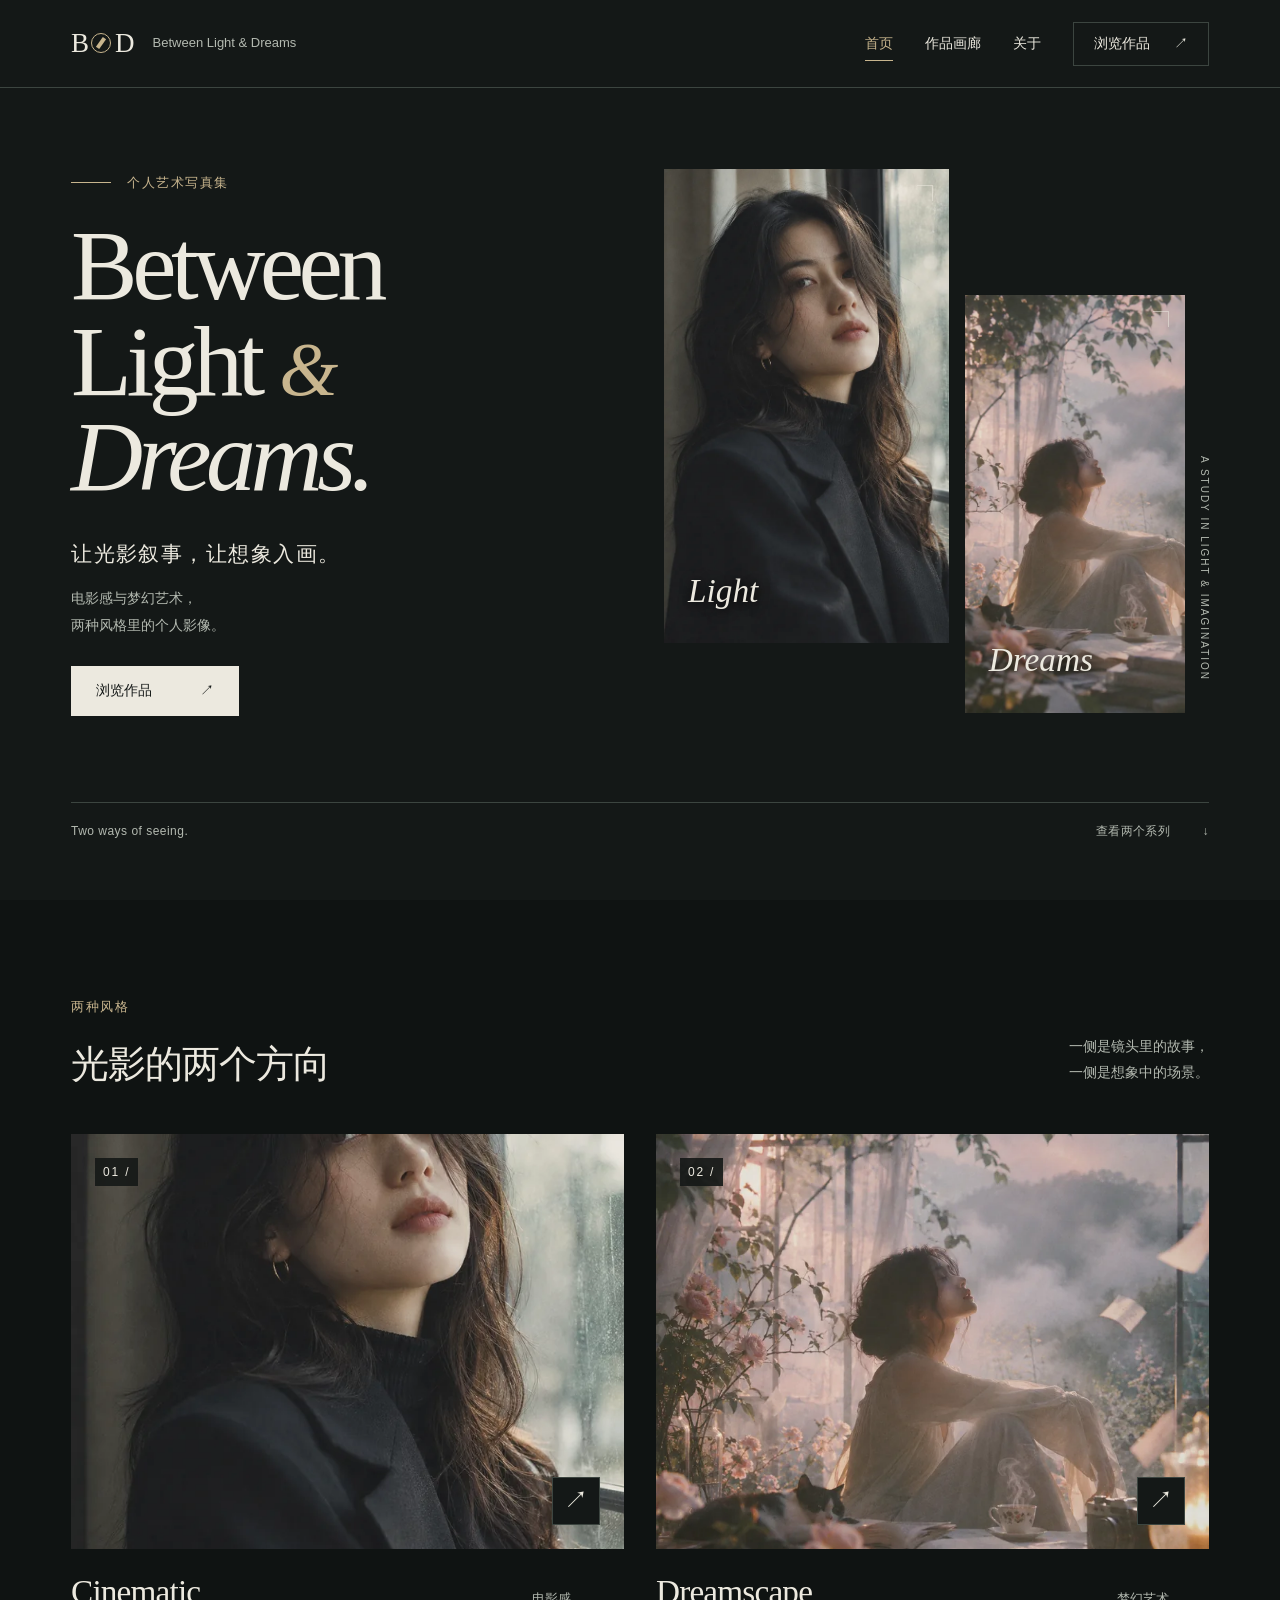
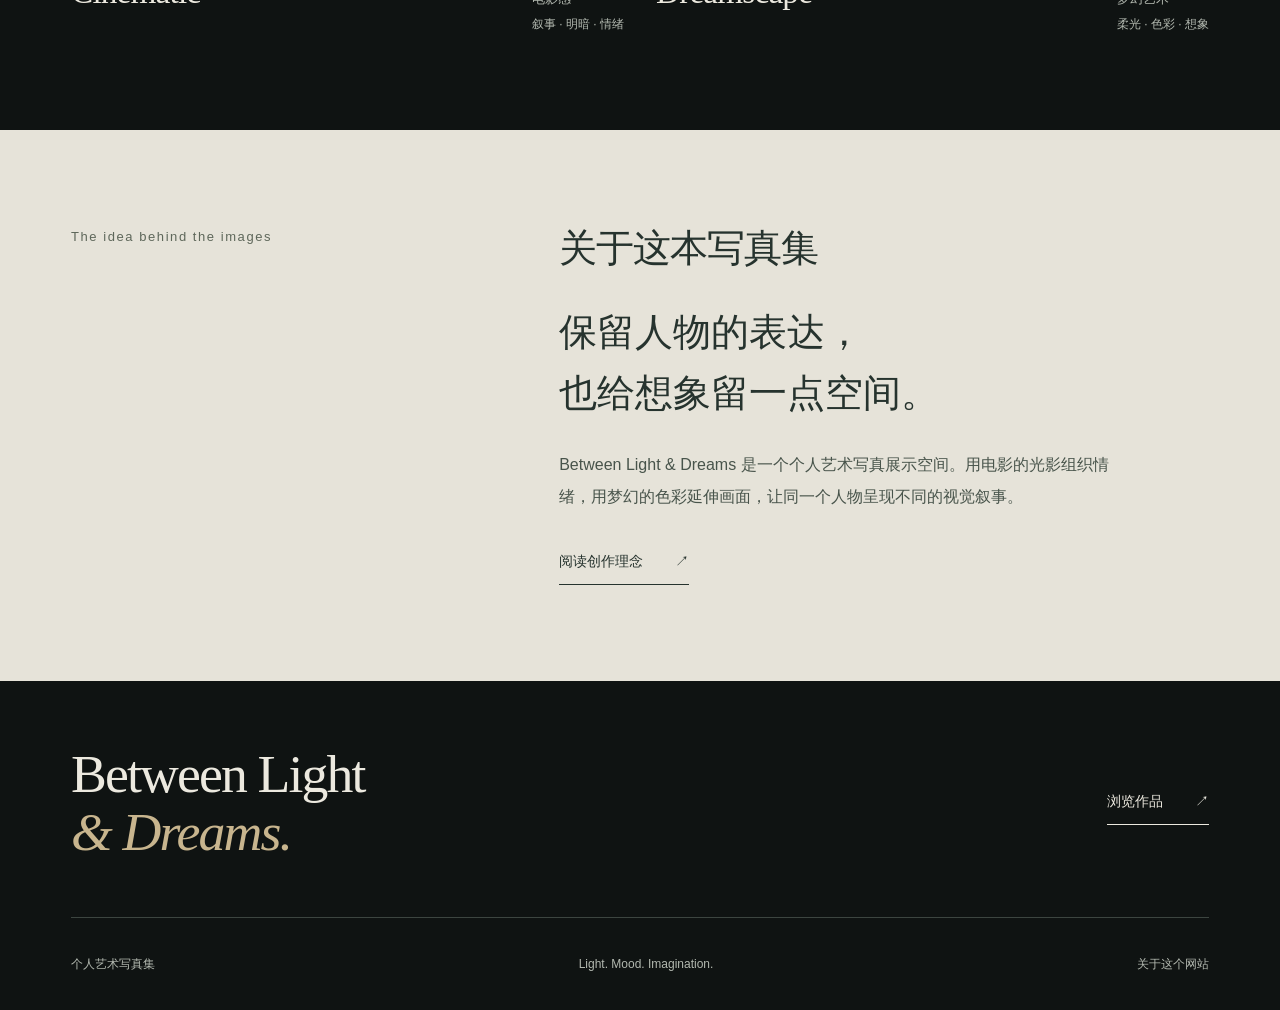
==== index.html @ 6b9c3166 "Publish Between Light & Dreams portrait gallery" ====
<!doctype html>
<html lang="zh-CN" data-type="service">
<head>
  <meta charset="utf-8"><meta name="viewport" content="width=device-width, initial-scale=1, viewport-fit=cover">
  <title>Between Light &amp; Dreams · 个人艺术写真</title>
  <meta name="description" content="个人艺术写真集，以电影感和梦幻艺术两种风格，记录人物在光影中的不同表达。">
  <meta name="theme-color" content="#141817"><meta name="page-type" content="service"><meta name="site-kind" content="other">
  <meta property="og:title" content="Between Light &amp; Dreams"><meta property="og:description" content="电影感与梦幻艺术 · 个人写真集"><meta property="og:type" content="website"><meta property="og:image" content="assets/share.svg"><meta name="twitter:card" content="summary_large_image">
  <link rel="icon" href="assets/favicon.svg" type="image/svg+xml"><link rel="stylesheet" href="assets/site.css"><script src="assets/app.js" defer></script>
</head>
<body data-page="home">
  <a class="skip-link" href="#main">跳至正文</a>
  <header class="site-header"><div class="wrap header-inner">
    <a class="brand" href="index.html" aria-label="Between Light and Dreams 首页">B<span class="brand-orbit" aria-hidden="true"></span>D<span class="brand-caption">Between Light &amp; Dreams</span></a>
    <button class="menu-toggle" type="button" aria-expanded="false" aria-controls="primary-nav">菜单 <span aria-hidden="true">＋</span></button>
    <nav id="primary-nav" aria-label="主导航"><a href="index.html" aria-current="page">首页</a><a href="gallery.html">作品画廊</a><a href="about.html">关于</a><a class="nav-cta" href="gallery.html">浏览作品 <span aria-hidden="true">↗</span></a></nav>
  </div></header>
  <main id="main">
    <section class="hero" aria-labelledby="hero-title">
      <div class="wrap hero-grid">
        <div class="hero-copy" data-enter>
          <p class="eyebrow"><span class="fine-line" aria-hidden="true"></span> 个人艺术写真集</p>
          <h1 id="hero-title" lang="en">Between <br>Light <em>&amp;</em><br><span class="word-dreams">Dreams.</span></h1>
          <p class="hero-lead">让光影叙事，让想象入画。</p>
          <p class="hero-description">电影感与梦幻艺术，<br>两种风格里的个人影像。</p>
          <a class="button button-primary" href="gallery.html">浏览作品 <span aria-hidden="true">↗</span></a>
        </div>
        <div class="hero-art" aria-label="光与梦的双联视觉" data-enter>
          <div class="art-frame frame-cinema" data-cover="cinematic"><div class="light-study light-cinema" aria-hidden="true"><span class="light-window"></span><span class="light-door"></span></div><span class="frame-label" lang="en">Light</span><span class="frame-corner" aria-hidden="true"></span></div>
          <div class="art-frame frame-dream" data-cover="dreamscape"><div class="light-study light-dream" aria-hidden="true"><span class="light-moon"></span><span class="light-horizon"></span></div><span class="frame-label" lang="en">Dreams</span><span class="frame-corner" aria-hidden="true"></span></div>
          <span class="art-axis" aria-hidden="true">A study in light &amp; imagination</span>
        </div>
        <div class="hero-foot"><span lang="en">Two ways of seeing.</span><a href="#collections">查看两个系列 <span aria-hidden="true">↓</span></a></div>
      </div>
    </section>
    <section class="collections section" id="collections" aria-labelledby="collections-title"><div class="wrap">
      <div class="section-heading"><div><p class="eyebrow">两种风格</p><h2 id="collections-title">光影的两个方向</h2></div><p>一侧是镜头里的故事，<br>一侧是想象中的场景。</p></div>
      <div class="collection-grid">
        <a class="collection-card cinema-card" href="gallery.html?style=cinematic"><div class="collection-visual" data-series-cover="cinematic"><div class="light-study light-cinema" aria-hidden="true"><span class="light-window"></span><span class="light-door"></span></div><span class="collection-number" aria-hidden="true">01 /</span><span class="collection-arrow" aria-hidden="true">↗</span></div><div class="collection-text"><h3 lang="en">Cinematic</h3><p>电影感 <span>叙事 · 明暗 · 情绪</span></p></div></a>
        <a class="collection-card dream-card" href="gallery.html?style=dreamscape"><div class="collection-visual" data-series-cover="dreamscape"><div class="light-study light-dream" aria-hidden="true"><span class="light-moon"></span><span class="light-horizon"></span></div><span class="collection-number" aria-hidden="true">02 /</span><span class="collection-arrow" aria-hidden="true">↗</span></div><div class="collection-text"><h3 lang="en">Dreamscape</h3><p>梦幻艺术 <span>柔光 · 色彩 · 想象</span></p></div></a>
      </div>
    </div></section>
    <section class="note-section section" aria-labelledby="note-title"><div class="wrap note-grid"><p class="eyebrow" lang="en">The idea behind the images</p><div><h2 id="note-title">关于这本写真集</h2><p class="note-lead">保留人物的表达，<br>也给想象留一点空间。</p><p class="body-copy">Between Light &amp; Dreams 是一个个人艺术写真展示空间。用电影的光影组织情绪，用梦幻的色彩延伸画面，让同一个人物呈现不同的视觉叙事。</p><a class="text-link" href="about.html">阅读创作理念 <span aria-hidden="true">↗</span></a></div></div></section>
  </main>
  <footer class="site-footer"><div class="wrap"><div class="footer-top"><p class="footer-title" lang="en">Between Light<br><em>&amp; Dreams.</em></p><a class="text-link" href="gallery.html">浏览作品 <span aria-hidden="true">↗</span></a></div><div class="footer-bottom"><span>个人艺术写真集</span><span lang="en">Light. Mood. Imagination.</span><a href="about.html">关于这个网站</a></div></div></footer>
</body></html>
---- assets/site.css ----
@charset "UTF-8";
:root{color-scheme:dark;--bg:#141817;--bg-deep:#0f1312;--surface:#1c2320;--ink:#ece9df;--muted:#b3b9b0;--accent:#c8b58e;--line:#3c4540;--gutter:clamp(24px,5.55vw,96px);--header:88px;--serif:Georgia,"Times New Roman","Noto Serif SC","Songti SC",SimSun,serif;--sans:"Segoe UI","PingFang SC","Microsoft YaHei",sans-serif;--ease:cubic-bezier(.2,.7,.2,1)}
*{box-sizing:border-box}html{scroll-padding-top:calc(var(--header) + 24px)}body{margin:0;background:var(--bg);color:var(--ink);font-family:var(--sans);font-size:16px;line-height:1.7;-webkit-font-smoothing:antialiased}body.modal-open{overflow:hidden}a{color:inherit;text-decoration:none}button{font:inherit;color:inherit;cursor:pointer}button,a{-webkit-tap-highlight-color:transparent}button{border-radius:0}button:disabled{cursor:default;opacity:.3}img{display:block;max-width:100%}h1,h2,h3,p,figure{margin:0}h1,h2,h3{font-weight:400;line-height:1.14}em{font-family:var(--serif);font-weight:400}button:focus-visible,a:focus-visible{outline:2px solid var(--accent);outline-offset:6px}::selection{background:var(--accent);color:var(--bg)}[hidden]{display:none!important}.wrap{width:calc(100% - 2*var(--gutter));max-width:1440px;margin-inline:auto}.skip-link{position:fixed;top:12px;left:var(--gutter);background:var(--ink);color:var(--bg);padding:12px 24px;transform:translateY(-200%);z-index:100}.skip-link:focus{transform:translateY(0)}
.site-header{height:var(--header);position:relative;z-index:20;background:var(--bg);border-bottom:1px solid var(--line)}.header-inner{display:flex;align-items:center;justify-content:space-between;height:100%;gap:24px}.brand{display:flex;align-items:center;font-family:var(--serif);font-size:27px;letter-spacing:-2px;min-height:44px;flex-shrink:0}.brand-orbit{display:block;width:20px;height:20px;border:1px solid var(--accent);border-radius:50%;margin:0 4px;position:relative}.brand-orbit::after{content:"";position:absolute;inset:3px 7px;background:var(--accent);transform:rotate(35deg)}.brand-caption{font:13px/1.4 var(--sans);letter-spacing:0;margin-left:20px;color:var(--muted)}#primary-nav{display:flex;align-items:center;gap:32px}#primary-nav a{display:flex;min-height:44px;align-items:center;position:relative;font-size:14px}#primary-nav a:not(.nav-cta)::after{content:"";height:1px;background:var(--accent);position:absolute;bottom:5px;left:0;right:0;transform:scaleX(0);transform-origin:left;transition:transform .25s var(--ease)}#primary-nav a:hover::after,#primary-nav a[aria-current]::after{transform:scaleX(1)}#primary-nav a[aria-current]{color:var(--accent)}#primary-nav .nav-cta{border:1px solid var(--line);padding:0 20px;gap:24px;transition:background .2s,color .2s,transform .2s}.nav-cta:hover{background:var(--ink);color:var(--bg);transform:translateY(-2px)}.menu-toggle{display:none;background:transparent;border:1px solid var(--line);min-height:44px;min-width:76px;padding:0 12px}.menu-toggle span{margin-left:8px}
.hero{min-height:calc(100svh - var(--header));position:relative;overflow:hidden}.hero-grid{display:grid;grid-template-columns:1fr 1fr;gap:48px;min-height:calc(100svh - var(--header));padding-top:clamp(48px,7vh,88px);padding-bottom:24px;align-items:center}.hero-copy{position:relative;z-index:2;padding-bottom:24px}.eyebrow{display:flex;align-items:center;gap:16px;font-size:13px;color:var(--accent);letter-spacing:.12em;margin-bottom:24px}.fine-line{width:40px;height:1px;background:var(--accent)}.hero h1{font-family:var(--serif);font-size:clamp(70px,7.8vw,130px);line-height:.96;letter-spacing:-.055em}.hero h1 em{color:var(--accent);font-size:.76em}.word-dreams{font-style:italic}.hero-lead{font-family:var(--serif);font-size:21px;letter-spacing:.07em;margin-top:32px}.hero-description{color:var(--muted);font-size:14px;margin-top:12px;line-height:1.9}.button{display:inline-flex;min-height:50px;align-items:center;justify-content:space-between;gap:48px;padding:12px 24px;font-size:14px;border:1px solid var(--line);transition:transform .25s var(--ease),background .25s,color .25s}.button:hover{transform:translateY(-2px)}.button:active{transform:translateY(1px)}.button-primary{background:var(--ink);color:var(--bg);border-color:var(--ink)}.button-primary:hover{background:var(--accent);border-color:var(--accent)}.button-secondary{background:transparent}.button-secondary:hover{background:var(--surface)}.hero .button{margin-top:28px}.hero-art{display:grid;grid-template-columns:1.1fr .85fr;gap:16px;position:relative;align-self:stretch;align-items:center;padding:0 24px 0 0;min-height:480px}.art-frame{position:relative;aspect-ratio:3/5;overflow:hidden;background:var(--surface)}.frame-cinema{margin-bottom:100px}.frame-dream{margin-top:96px;aspect-ratio:3/5.7}.frame-label{position:absolute;left:24px;bottom:24px;font-family:var(--serif);font-size:clamp(22px,2.6vw,42px);font-style:italic;text-shadow:0 2px 12px #000;z-index:2}.frame-corner{position:absolute;top:16px;right:16px;width:16px;height:16px;border-top:1px solid #ece9df88;border-right:1px solid #ece9df88;z-index:2}.art-axis{position:absolute;right:0;top:50%;writing-mode:vertical-rl;text-transform:uppercase;font:10px/1 var(--sans);letter-spacing:.2em;color:var(--muted)}.hero-foot{grid-column:1/-1;display:flex;align-items:center;justify-content:space-between;border-top:1px solid var(--line);min-height:56px;color:var(--muted);font-size:12px;letter-spacing:.04em}.hero-foot a{display:flex;align-items:center;gap:32px;min-height:44px}.hero-foot a:hover{color:var(--ink)}
/* Decorative light studies are backgrounds, never labelled as portrait artworks. */
.light-study{position:absolute;inset:0;overflow:hidden;pointer-events:none}.light-cinema{background:linear-gradient(125deg,#172323,#2e3832 44%,#111b19 46%,#182420)}.light-window{position:absolute;inset:-20% 30% -15% -30%;background:linear-gradient(90deg,transparent 5%,#d8be8555 18%,#e6d8ab88 42%,#81745144 57%,transparent 76%);transform:rotate(28deg);filter:blur(5px)}.light-door{position:absolute;inset:12% 18% 12% 40%;border-left:1px solid #b4bb9b66;border-right:1px solid #b4bb9b44;box-shadow:12px 0 44px #cad2aa22;background:linear-gradient(0deg,#111a18,#52645355)}.light-dream{background:radial-gradient(ellipse at 30% 32%,#bac7b166,transparent 55%),linear-gradient(150deg,#627e80,#344e56 42%,#273d49 65%,#19272d)}.light-moon{position:absolute;width:70%;aspect-ratio:1;border:1px solid #dfe3c155;border-radius:50%;left:16%;top:12%;background:radial-gradient(ellipse at 55% 45%,#ece4bf88,#bacbb222 52%,transparent 70%);box-shadow:0 0 80px #d0dab022;filter:blur(.5px)}.light-horizon{position:absolute;left:-40%;right:-40%;bottom:-16%;height:55%;border-radius:50%;background:linear-gradient(0deg,#192a30 30%,#a9c3be44 96%);filter:blur(10px);transform:rotate(-12deg)}.cover-photo{position:absolute;inset:0;width:100%;height:100%;object-fit:cover}.hero-art .cover-photo{transition:transform .6s var(--ease)}.hero-art:hover .cover-photo{transform:scale(1.025)}
.section{padding-block:96px}.collections{background:var(--bg-deep)}.section-heading{display:flex;justify-content:space-between;align-items:flex-end;gap:32px;margin-bottom:48px}.section-heading h2,.note-grid h2,.about-styles h2{font-size:clamp(28px,3vw,42px);letter-spacing:-.025em}.section-heading>p{font-size:14px;color:var(--muted);line-height:1.9}.collection-grid{display:grid;grid-template-columns:1fr 1fr;gap:32px}.collection-card{display:block;transition:transform .35s var(--ease)}.collection-card:hover{transform:translateY(-2px)}.collection-visual{position:relative;aspect-ratio:4/3;overflow:hidden;background:var(--surface)}.collection-visual .light-study,.collection-visual .cover-photo{transition:transform .6s var(--ease)}.collection-card:hover .light-study,.collection-card:hover .cover-photo{transform:scale(1.03)}.collection-number{position:absolute;top:24px;left:24px;font-size:12px;letter-spacing:.15em;text-shadow:0 2px 10px #000;z-index:2}.collection-arrow{display:flex;align-items:center;justify-content:center;position:absolute;bottom:24px;right:24px;width:48px;height:48px;background:var(--bg);border:1px solid var(--line);font-size:24px;z-index:2;transition:transform .2s}.collection-card:hover .collection-arrow{transform:translate(2px,-2px)}.collection-text{padding-top:24px;display:flex;justify-content:space-between;align-items:baseline;gap:16px}.collection-text h3{font-family:var(--serif);font-size:clamp(28px,3vw,44px);letter-spacing:-.025em}.collection-text p{color:var(--muted);font-size:13px}.collection-text p span{display:block;font-size:12px;margin-top:4px}.note-section{background:#e6e3d9;color:#26332e}.note-grid{display:grid;grid-template-columns:1fr 1.5fr;gap:64px}.note-grid>.eyebrow{color:#5e675a;align-self:start}.note-lead{font-family:var(--serif);font-size:clamp(28px,3vw,44px);line-height:1.6;margin-top:32px}.body-copy{font-size:16px;line-height:2;max-width:550px;margin-top:24px;color:#48544b}.text-link{display:inline-flex;align-items:center;gap:32px;min-height:44px;border:0;border-bottom:1px solid currentColor;background:transparent;font-size:14px;padding:8px 0;transition:gap .25s var(--ease),color .25s}.text-link:hover{gap:42px}.note-grid .text-link{margin-top:28px}.site-footer{padding-top:64px;background:var(--bg-deep)}.footer-top{display:flex;align-items:center;justify-content:space-between;gap:32px;padding-bottom:56px}.footer-title{font-family:var(--serif);font-size:clamp(32px,4.2vw,64px);line-height:1.08;letter-spacing:-.035em}.footer-title em{color:var(--accent)}.footer-bottom{display:flex;align-items:center;justify-content:space-between;gap:24px;border-top:1px solid var(--line);padding:24px 0;color:var(--muted);font-size:12px;flex-wrap:wrap}.footer-bottom a{display:flex;align-items:center;min-height:44px}.footer-bottom a:hover{color:var(--ink)}.footer-compact{padding-top:0}
.gallery-main{min-height:calc(100svh - var(--header) - 94px)}.gallery-section{padding-block:64px 96px}.gallery-intro h1{font-family:var(--serif);font-size:clamp(52px,6.2vw,90px);letter-spacing:-.045em;line-height:1.1}.gallery-intro h1 em{color:var(--accent)}.gallery-intro>p:last-child{color:var(--muted);font-size:14px;margin-top:20px}.gallery-toolbar{display:flex;align-items:center;justify-content:space-between;gap:24px;margin-top:56px;padding-bottom:20px;border-bottom:1px solid var(--line)}.filters{display:flex;gap:8px;flex-wrap:wrap}.filters button{padding:10px 20px;min-height:44px;border:1px solid transparent;background:transparent;color:var(--muted);font-size:14px;transition:background .2s,color .2s,transform .2s}.filters button:hover{color:var(--ink);background:var(--surface);transform:translateY(-2px)}.filters button[aria-pressed=true]{border-color:var(--accent);color:var(--ink)}#gallery-count{font-size:13px;color:var(--muted);white-space:nowrap}.gallery-grid{display:grid;grid-template-columns:repeat(3,minmax(0,1fr));gap:40px 24px;margin-top:32px}.work-card{margin:0;min-width:0}.work-open{display:block;width:100%;padding:0;border:none;background:transparent;text-align:left;transition:transform .25s var(--ease)}.work-open:hover{transform:translateY(-2px)}.work-image-wrap{display:block;position:relative;aspect-ratio:3/4;background:var(--surface);overflow:hidden}.work-image{width:100%;height:100%;object-fit:cover;transition:transform .5s var(--ease)}.work-open:hover .work-image{transform:scale(1.03)}.work-open .work-expand{position:absolute;bottom:16px;right:16px;display:grid;place-items:center;background:var(--bg);width:44px;height:44px;font-size:22px}.work-image-failed{display:grid;place-items:center;position:absolute;inset:0;padding:24px;color:var(--muted);font-size:14px}.work-details{display:flex;justify-content:space-between;align-items:baseline;gap:16px;padding-top:16px}.work-title{font-size:16px;font-family:var(--sans);line-height:1.5;overflow-wrap:anywhere}.work-style{font-size:12px;color:var(--muted);flex-shrink:0}.gallery-empty{padding:48px 0 24px;text-align:center;min-height:240px}.gallery-empty h2{font-size:24px;margin-top:16px}.gallery-empty p{font-size:14px;color:var(--muted);margin-top:12px}.gallery-empty .text-link,.gallery-empty .button{margin-top:20px}.empty-symbol{font-size:52px;color:var(--accent);font-family:var(--serif);line-height:1}
.lightbox{width:100vw;max-width:none;height:100dvh;max-height:none;margin:0;padding:0;border:0;background:#101412fa;color:var(--ink);overflow:auto}.lightbox::backdrop{background:#0f1312f5}.lightbox-layout{min-height:100%;display:grid;grid-template-rows:auto minmax(120px,1fr) auto;padding:16px 32px;gap:8px}.lightbox-top{display:flex;justify-content:space-between;align-items:center;gap:16px;font-size:13px;color:var(--muted)}.icon-button{display:inline-flex;align-items:center;justify-content:center;min-width:48px;min-height:48px;background:transparent;border:1px solid var(--line);font-size:24px;flex-shrink:0;transition:background .2s,transform .2s}.icon-button:hover:not(:disabled){background:var(--surface);transform:translateY(-2px)}.lightbox-stage{display:grid;grid-template-columns:48px minmax(0,1fr) 48px;align-items:center;gap:24px;min-height:0}.lightbox-image-wrap{height:calc(100dvh - 200px);min-height:120px;position:relative;display:flex;align-items:center;justify-content:center;touch-action:pan-y}.lightbox-image-wrap img{max-width:100%;max-height:100%;width:auto;height:auto;object-fit:contain}.lightbox-image-wrap>p{max-width:320px;text-align:center;color:var(--muted);font-size:14px}.lightbox-bottom{display:flex;align-items:center;justify-content:space-between;gap:24px;padding:16px 72px}.lightbox-bottom h2{font-family:var(--serif);font-size:24px;overflow-wrap:anywhere}.lightbox-bottom p{font-size:12px;color:var(--muted);margin-top:4px}#lightbox-help{text-align:right}.touch-help{display:none}
.about-intro{padding-top:64px}.about-heading h1{font-family:var(--serif);font-size:clamp(52px,6.7vw,96px);letter-spacing:-.045em;line-height:1.05}.about-heading h1 em{color:var(--accent)}.about-tagline{font-size:16px;color:var(--muted);margin-top:24px}.about-body{display:grid;grid-template-columns:1fr 1fr;gap:clamp(32px,7vw,112px);margin-top:64px;align-items:center}.about-art{position:relative;aspect-ratio:5/4;overflow:hidden}.about-art-mark{position:absolute;left:32px;bottom:24px;font-family:var(--serif);font-size:48px;color:var(--ink);text-shadow:0 2px 12px #000}.about-story h2{font-family:var(--serif);font-size:32px;letter-spacing:-.025em}.about-story p{font-size:16px;line-height:2;color:var(--muted);margin-top:24px}.about-story .text-link{margin-top:24px}.about-styles{background:var(--bg-deep)}.style-rows{margin-top:48px}.style-rows article{display:grid;grid-template-columns:40px 1fr 1.4fr 48px;gap:32px;align-items:center;border-top:1px solid var(--line);padding:32px 0}.row-index{color:var(--accent);font-size:13px;align-self:start;padding-top:8px}.style-rows h3{font-family:var(--serif);font-size:36px}.style-rows article p{font-size:14px;color:var(--muted);line-height:1.9}.style-rows h3+p{margin-top:8px}.style-rows article>p{max-width:450px}
/* Entrance never hides text when scripting or animation is unavailable. */
@keyframes enter{from{opacity:.3;transform:translateY(16px)}to{opacity:1;transform:translateY(0)}}[data-enter]{animation:enter .9s var(--ease) both}.hero-art[data-enter]{animation-delay:.12s}
@media(min-width:1800px){.hero-grid{min-height:850px}.hero{min-height:850px}}
@media(max-width:1100px){.brand-caption{display:none}.hero-grid{gap:32px}.hero-art{min-height:400px}.collection-text{display:block}.collection-text p{margin-top:12px}.collection-text p span{display:inline;margin-left:16px}.lightbox-bottom{padding-inline:0}}
@media(max-width:800px){:root{--header:72px;--gutter:32px}#primary-nav{gap:24px}.hero-grid{grid-template-columns:1fr;gap:24px;padding-top:48px}.hero-copy{padding:0}.hero h1{font-size:clamp(72px,12vw,100px)}.hero h1 br:first-of-type{display:none}.hero-lead{margin-top:24px}.hero-description{display:none}.hero-art{min-height:0;height:360px;grid-template-columns:1fr 1fr;padding-right:24px;gap:16px}.art-frame{aspect-ratio:auto;height:100%;margin:0}.frame-cinema{height:90%;align-self:start}.frame-dream{height:90%;align-self:end}.art-axis{font-size:9px}.hero-foot{margin-top:8px}.section{padding-block:64px}.note-grid{grid-template-columns:1fr;gap:24px}.note-grid>.eyebrow{margin-bottom:0}.section-heading{align-items:flex-start}.section-heading>p{font-size:13px}.collection-grid{gap:24px}.collection-visual{aspect-ratio:3/4}.gallery-grid{grid-template-columns:repeat(2,minmax(0,1fr))}.about-body{gap:32px;align-items:start}.about-story h2{font-size:26px}.about-story p{font-size:14px;margin-top:16px}.style-rows article{grid-template-columns:24px 1fr 1.2fr 48px;gap:20px}.style-rows h3{font-size:30px}}
@media(max-width:600px){:root{--gutter:24px;--header:72px}.header-inner{gap:12px}.brand{font-size:26px}.brand-caption{display:block;font-size:10px;margin-left:12px;max-width:90px;line-height:1.4}.menu-toggle{display:block;font-size:13px}.site-header{position:relative}#primary-nav{display:none;position:absolute;left:0;right:0;top:100%;background:var(--bg-deep);padding:24px var(--gutter);border-bottom:1px solid var(--line);flex-direction:column;align-items:stretch;gap:8px;box-shadow:0 16px 32px #0004}#primary-nav[data-open=true]{display:flex}#primary-nav a{min-height:52px;font-size:16px}#primary-nav a:not(.nav-cta)::after{right:auto;width:32px}.nav-cta{margin-top:12px;justify-content:space-between}.hero-grid{padding-top:32px;gap:24px;min-height:calc(100svh - var(--header));align-content:start}.eyebrow{font-size:11px;margin-bottom:24px}.fine-line{width:24px}.hero h1{font-size:clamp(59px,14.8vw,85px);line-height:1;letter-spacing:-.045em}.hero h1 br:first-of-type{display:block}.hero-lead{font-size:16px;margin-top:24px;letter-spacing:.03em}.hero .button{margin-top:24px;width:100%}.hero-art{height:240px;gap:12px;padding-right:20px}.frame-label{font-size:28px;left:16px;bottom:16px}.frame-corner{top:12px;right:12px;width:12px;height:12px}.art-axis{font-size:8px;letter-spacing:.14em}.hero-foot{font-size:10px;gap:16px;min-height:48px}.hero-foot a{gap:12px}.section{padding-block:56px}.section-heading{display:block;margin-bottom:32px}.section-heading>p{margin-top:20px}.collection-grid{grid-template-columns:1fr;gap:40px}.collection-visual{aspect-ratio:4/3}.collection-text{display:flex}.collection-text h3{font-size:34px}.collection-text p{margin-top:0;font-size:12px}.collection-text p span{display:block;margin-left:0;font-size:10px}.collection-number{top:20px;left:20px}.collection-arrow{bottom:20px;right:20px}.note-grid{gap:24px}.note-lead{font-size:30px;margin-top:24px}.body-copy{font-size:14px}.footer-top{display:block;padding-bottom:32px}.footer-top .text-link{margin-top:24px}.site-footer{padding-top:48px}.footer-bottom{gap:8px 24px;display:grid;grid-template-columns:1fr auto;font-size:11px;padding:20px 0}.footer-bottom span[lang=en]{display:none}.footer-bottom>a:last-child{justify-self:end}.footer-compact{padding-top:0}.footer-compact .footer-bottom>span{grid-column:1;grid-row:2}.footer-compact .footer-bottom>a:last-child{grid-column:2;grid-row:1/3}.gallery-section{padding-block:40px 56px}.gallery-intro h1{font-size:clamp(45px,11vw,62px)}.gallery-intro>p:last-child{font-size:13px;max-width:260px;line-height:1.9}.gallery-toolbar{display:block;margin-top:32px;padding-bottom:16px}.filters{gap:8px;justify-content:space-between}.filters button{padding:10px 12px;font-size:13px}#gallery-count{margin-top:16px;font-size:12px}.gallery-grid{grid-template-columns:1fr;gap:32px;margin-top:24px}.work-image-wrap{aspect-ratio:4/5}.gallery-empty{padding-top:32px;min-height:260px}.gallery-empty h2{font-size:22px}.lightbox-layout{padding:12px 16px;gap:12px}.lightbox-stage{grid-template-columns:1fr 1fr;gap:16px}.lightbox-image-wrap{grid-column:1/-1;grid-row:1;height:calc(100dvh - 256px);min-height:120px}.lightbox-prev{grid-column:1;grid-row:2}.lightbox-next{grid-column:2;grid-row:2;justify-self:end}.lightbox-bottom{padding:0 0 12px;align-items:flex-start;gap:12px}.lightbox-bottom h2{font-size:20px}.lightbox-bottom p{font-size:11px}.touch-help{display:inline}#lightbox-help{flex-shrink:0}.about-intro{padding-top:40px}.about-heading h1{font-size:clamp(48px,11.9vw,68px)}.about-tagline{font-size:13px;line-height:1.9}.about-body{grid-template-columns:1fr;margin-top:40px;gap:32px}.about-art{aspect-ratio:4/3}.about-story h2{font-size:28px}.about-story p{font-size:14px}.style-rows{margin-top:32px}.style-rows article{grid-template-columns:24px 1fr 48px;gap:16px;padding-block:24px}.style-rows article>p{grid-column:2;grid-row:2;font-size:13px}.style-rows article>.icon-button{grid-column:3;grid-row:1}.style-rows h3{font-size:32px}.row-index{font-size:12px}.style-rows h3+p{font-size:12px}}
@media(max-width:359px){:root{--gutter:20px}.brand-caption{display:none}.filters button{padding:10px;font-size:12px}.hero-lead{font-size:14px}.hero-art{height:200px}.hero-foot>span{font-size:9px}.collection-text{display:block}.collection-text p{margin-top:12px}.collection-text p span{display:inline;margin-left:12px}.lightbox-bottom{flex-direction:column}#lightbox-help{text-align:left}.lightbox-image-wrap{height:calc(100dvh - 290px)}}
.note-section a:focus-visible{outline-color:#374b3b}
@media(min-width:801px){.hero-grid{row-gap:24px}.note-grid{grid-template-columns:5fr 7fr;gap:24px}}
.collection-text h3{font-size:clamp(28px,2.6vw,38px)}
.collection-number{background:#141817e6;padding:4px 8px;text-shadow:none}
@media(max-width:600px){.brand-caption,.art-axis{display:none}.section-heading h2,.note-grid h2,.about-styles h2{font-size:34px}.collection-text h3{font-size:32px}.collection-text p span{font-size:12px}.hero-foot{font-size:12px}.hero-foot>span{font-size:11px}}
@media(prefers-reduced-motion:reduce){*,*::before,*::after{animation:none!important;transition:none!important;scroll-behavior:auto!important}.hero-art:hover .cover-photo,.collection-card:hover .light-study,.collection-card:hover .cover-photo,.work-open:hover .work-image{transform:none}}
@media(prefers-reduced-transparency:reduce){.lightbox{background:var(--bg)}}
@media print{.site-header,.site-footer,.filters,.lightbox,.button{display:none!important}body{background:white;color:black}.section,.gallery-section{padding-block:24px}.hero{min-height:auto}.hero-grid{min-height:auto}.hero-art{height:400px}.gallery-grid{grid-template-columns:repeat(2,1fr)}}
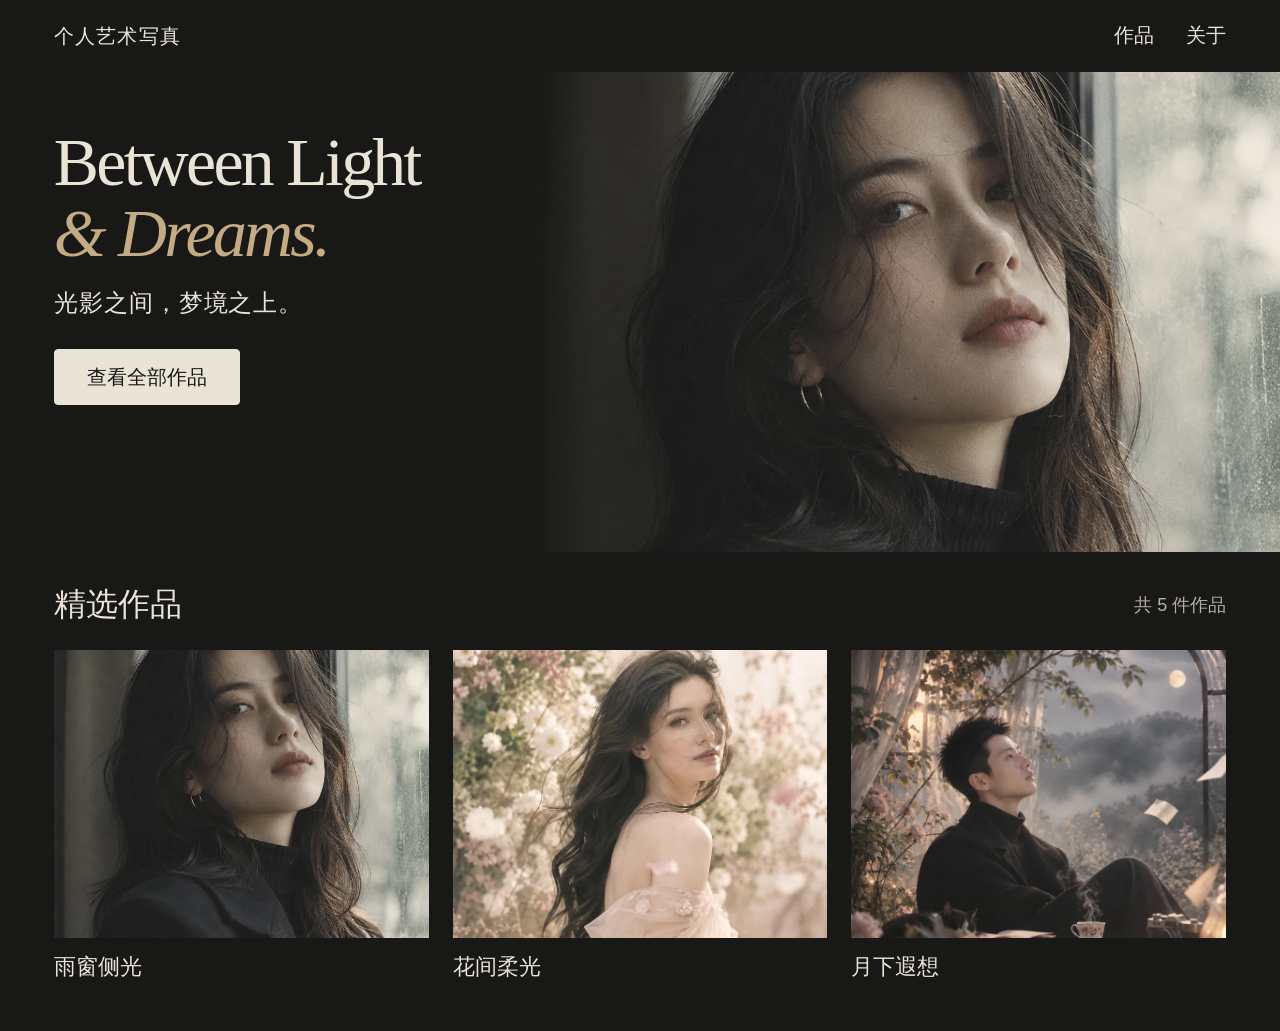
==== commit 8c905f51: "Refine portrait site with readable editorial layout" ====
--- a/index.html
+++ b/index.html
@@ -4,43 +4,20 @@
   <meta charset="utf-8"><meta name="viewport" content="width=device-width, initial-scale=1, viewport-fit=cover">
   <title>Between Light &amp; Dreams · 个人艺术写真</title>
   <meta name="description" content="个人艺术写真集，以电影感和梦幻艺术两种风格，记录人物在光影中的不同表达。">
-  <meta name="theme-color" content="#141817"><meta name="page-type" content="service"><meta name="site-kind" content="other">
+  <meta name="theme-color" content="#181817"><meta name="page-type" content="service"><meta name="site-kind" content="other">
   <meta property="og:title" content="Between Light &amp; Dreams"><meta property="og:description" content="电影感与梦幻艺术 · 个人写真集"><meta property="og:type" content="website"><meta property="og:image" content="assets/share.svg"><meta name="twitter:card" content="summary_large_image">
   <link rel="icon" href="assets/favicon.svg" type="image/svg+xml"><link rel="stylesheet" href="assets/site.css"><script src="assets/app.js" defer></script>
 </head>
-<body data-page="home">
-  <a class="skip-link" href="#main">跳至正文</a>
-  <header class="site-header"><div class="wrap header-inner">
-    <a class="brand" href="index.html" aria-label="Between Light and Dreams 首页">B<span class="brand-orbit" aria-hidden="true"></span>D<span class="brand-caption">Between Light &amp; Dreams</span></a>
-    <button class="menu-toggle" type="button" aria-expanded="false" aria-controls="primary-nav">菜单 <span aria-hidden="true">＋</span></button>
-    <nav id="primary-nav" aria-label="主导航"><a href="index.html" aria-current="page">首页</a><a href="gallery.html">作品画廊</a><a href="about.html">关于</a><a class="nav-cta" href="gallery.html">浏览作品 <span aria-hidden="true">↗</span></a></nav>
-  </div></header>
-  <main id="main">
-    <section class="hero" aria-labelledby="hero-title">
-      <div class="wrap hero-grid">
-        <div class="hero-copy" data-enter>
-          <p class="eyebrow"><span class="fine-line" aria-hidden="true"></span> 个人艺术写真集</p>
-          <h1 id="hero-title" lang="en">Between <br>Light <em>&amp;</em><br><span class="word-dreams">Dreams.</span></h1>
-          <p class="hero-lead">让光影叙事，让想象入画。</p>
-          <p class="hero-description">电影感与梦幻艺术，<br>两种风格里的个人影像。</p>
-          <a class="button button-primary" href="gallery.html">浏览作品 <span aria-hidden="true">↗</span></a>
-        </div>
-        <div class="hero-art" aria-label="光与梦的双联视觉" data-enter>
-          <div class="art-frame frame-cinema" data-cover="cinematic"><div class="light-study light-cinema" aria-hidden="true"><span class="light-window"></span><span class="light-door"></span></div><span class="frame-label" lang="en">Light</span><span class="frame-corner" aria-hidden="true"></span></div>
-          <div class="art-frame frame-dream" data-cover="dreamscape"><div class="light-study light-dream" aria-hidden="true"><span class="light-moon"></span><span class="light-horizon"></span></div><span class="frame-label" lang="en">Dreams</span><span class="frame-corner" aria-hidden="true"></span></div>
-          <span class="art-axis" aria-hidden="true">A study in light &amp; imagination</span>
-        </div>
-        <div class="hero-foot"><span lang="en">Two ways of seeing.</span><a href="#collections">查看两个系列 <span aria-hidden="true">↓</span></a></div>
-      </div>
-    </section>
-    <section class="collections section" id="collections" aria-labelledby="collections-title"><div class="wrap">
-      <div class="section-heading"><div><p class="eyebrow">两种风格</p><h2 id="collections-title">光影的两个方向</h2></div><p>一侧是镜头里的故事，<br>一侧是想象中的场景。</p></div>
-      <div class="collection-grid">
-        <a class="collection-card cinema-card" href="gallery.html?style=cinematic"><div class="collection-visual" data-series-cover="cinematic"><div class="light-study light-cinema" aria-hidden="true"><span class="light-window"></span><span class="light-door"></span></div><span class="collection-number" aria-hidden="true">01 /</span><span class="collection-arrow" aria-hidden="true">↗</span></div><div class="collection-text"><h3 lang="en">Cinematic</h3><p>电影感 <span>叙事 · 明暗 · 情绪</span></p></div></a>
-        <a class="collection-card dream-card" href="gallery.html?style=dreamscape"><div class="collection-visual" data-series-cover="dreamscape"><div class="light-study light-dream" aria-hidden="true"><span class="light-moon"></span><span class="light-horizon"></span></div><span class="collection-number" aria-hidden="true">02 /</span><span class="collection-arrow" aria-hidden="true">↗</span></div><div class="collection-text"><h3 lang="en">Dreamscape</h3><p>梦幻艺术 <span>柔光 · 色彩 · 想象</span></p></div></a>
-      </div>
-    </div></section>
-    <section class="note-section section" aria-labelledby="note-title"><div class="wrap note-grid"><p class="eyebrow" lang="en">The idea behind the images</p><div><h2 id="note-title">关于这本写真集</h2><p class="note-lead">保留人物的表达，<br>也给想象留一点空间。</p><p class="body-copy">Between Light &amp; Dreams 是一个个人艺术写真展示空间。用电影的光影组织情绪，用梦幻的色彩延伸画面，让同一个人物呈现不同的视觉叙事。</p><a class="text-link" href="about.html">阅读创作理念 <span aria-hidden="true">↗</span></a></div></div></section>
-  </main>
-  <footer class="site-footer"><div class="wrap"><div class="footer-top"><p class="footer-title" lang="en">Between Light<br><em>&amp; Dreams.</em></p><a class="text-link" href="gallery.html">浏览作品 <span aria-hidden="true">↗</span></a></div><div class="footer-bottom"><span>个人艺术写真集</span><span lang="en">Light. Mood. Imagination.</span><a href="about.html">关于这个网站</a></div></div></footer>
-</body></html>
+<body data-page="home"><a class="skip-link" href="#main">跳至正文</a>
+<header class="site-header"><div class="wrap header-inner">
+<a class="brand" href="index.html" aria-label="个人艺术写真首页">个人艺术写真</a>
+<button class="menu-toggle" type="button" aria-expanded="false" aria-controls="primary-nav">菜单 <span aria-hidden="true">＋</span></button>
+<nav id="primary-nav" aria-label="主导航"><a href="gallery.html">作品</a><a href="about.html">关于</a></nav>
+</div></header>
+<main id="main">
+<section class="editorial-hero" aria-labelledby="hero-title">
+<img class="hero-photo" src="assets/portraits/01-rain-window-portrait.webp" alt="雨窗旁的黑衣人物艺术写真" width="1046" height="1504" fetchpriority="high" decoding="async">
+<div class="wrap"><div class="hero-copy"><h1 id="hero-title" lang="en">Between Light<br><em>&amp; Dreams.</em></h1><p class="hero-lead">光影之间，梦境之上。</p><a class="button button-primary" href="gallery.html">查看全部作品</a></div></div>
+</section>
+<section class="selected-section" aria-labelledby="selected-heading"><div class="wrap"><div class="selected-heading"><h2 id="selected-heading">精选作品</h2><p id="selected-count">共 5 件作品</p></div><div class="selected-grid"><article class="selected-work"><a href="gallery.html?work=01-rain-window-portrait" aria-label="查看作品：雨窗侧光人像"><div class="selected-photo"><img src="assets/portraits/01-rain-window-portrait-thumb.webp" alt="黑衣人物靠在雨窗旁，侧光照亮面部，背景为灰绿色窗景。" width="1046" height="1504" decoding="async"></div><h3>雨窗侧光</h3></a></article><article class="selected-work"><a href="gallery.html?work=02-pink-blossom-portrait" aria-label="查看作品：粉色花海人像"><div class="selected-photo"><img src="assets/portraits/02-pink-blossom-portrait-thumb.webp" alt="粉色礼服人物置身柔光花海，花瓣与暖色光点环绕。" width="1122" height="1402" decoding="async"></div><h3>花间柔光</h3></a></article><article class="selected-work"><a href="gallery.html?work=03-moonlit-black-coat" aria-label="查看作品：月下花房黑衣人像·侧望"><div class="selected-photo"><img src="assets/portraits/03-moonlit-black-coat-thumb.webp" alt="黑衣人物在月下花房中侧望，书页漂浮在身旁。" width="1312" height="1199" decoding="async"></div><h3>月下遐想</h3></a></article></div></div></section>
+</main></body></html>
--- a/assets/site.css
+++ b/assets/site.css
@@ -1,26 +1,21 @@
 @charset "UTF-8";
-:root{color-scheme:dark;--bg:#141817;--bg-deep:#0f1312;--surface:#1c2320;--ink:#ece9df;--muted:#b3b9b0;--accent:#c8b58e;--line:#3c4540;--gutter:clamp(24px,5.55vw,96px);--header:88px;--serif:Georgia,"Times New Roman","Noto Serif SC","Songti SC",SimSun,serif;--sans:"Segoe UI","PingFang SC","Microsoft YaHei",sans-serif;--ease:cubic-bezier(.2,.7,.2,1)}
-*{box-sizing:border-box}html{scroll-padding-top:calc(var(--header) + 24px)}body{margin:0;background:var(--bg);color:var(--ink);font-family:var(--sans);font-size:16px;line-height:1.7;-webkit-font-smoothing:antialiased}body.modal-open{overflow:hidden}a{color:inherit;text-decoration:none}button{font:inherit;color:inherit;cursor:pointer}button,a{-webkit-tap-highlight-color:transparent}button{border-radius:0}button:disabled{cursor:default;opacity:.3}img{display:block;max-width:100%}h1,h2,h3,p,figure{margin:0}h1,h2,h3{font-weight:400;line-height:1.14}em{font-family:var(--serif);font-weight:400}button:focus-visible,a:focus-visible{outline:2px solid var(--accent);outline-offset:6px}::selection{background:var(--accent);color:var(--bg)}[hidden]{display:none!important}.wrap{width:calc(100% - 2*var(--gutter));max-width:1440px;margin-inline:auto}.skip-link{position:fixed;top:12px;left:var(--gutter);background:var(--ink);color:var(--bg);padding:12px 24px;transform:translateY(-200%);z-index:100}.skip-link:focus{transform:translateY(0)}
-.site-header{height:var(--header);position:relative;z-index:20;background:var(--bg);border-bottom:1px solid var(--line)}.header-inner{display:flex;align-items:center;justify-content:space-between;height:100%;gap:24px}.brand{display:flex;align-items:center;font-family:var(--serif);font-size:27px;letter-spacing:-2px;min-height:44px;flex-shrink:0}.brand-orbit{display:block;width:20px;height:20px;border:1px solid var(--accent);border-radius:50%;margin:0 4px;position:relative}.brand-orbit::after{content:"";position:absolute;inset:3px 7px;background:var(--accent);transform:rotate(35deg)}.brand-caption{font:13px/1.4 var(--sans);letter-spacing:0;margin-left:20px;color:var(--muted)}#primary-nav{display:flex;align-items:center;gap:32px}#primary-nav a{display:flex;min-height:44px;align-items:center;position:relative;font-size:14px}#primary-nav a:not(.nav-cta)::after{content:"";height:1px;background:var(--accent);position:absolute;bottom:5px;left:0;right:0;transform:scaleX(0);transform-origin:left;transition:transform .25s var(--ease)}#primary-nav a:hover::after,#primary-nav a[aria-current]::after{transform:scaleX(1)}#primary-nav a[aria-current]{color:var(--accent)}#primary-nav .nav-cta{border:1px solid var(--line);padding:0 20px;gap:24px;transition:background .2s,color .2s,transform .2s}.nav-cta:hover{background:var(--ink);color:var(--bg);transform:translateY(-2px)}.menu-toggle{display:none;background:transparent;border:1px solid var(--line);min-height:44px;min-width:76px;padding:0 12px}.menu-toggle span{margin-left:8px}
-.hero{min-height:calc(100svh - var(--header));position:relative;overflow:hidden}.hero-grid{display:grid;grid-template-columns:1fr 1fr;gap:48px;min-height:calc(100svh - var(--header));padding-top:clamp(48px,7vh,88px);padding-bottom:24px;align-items:center}.hero-copy{position:relative;z-index:2;padding-bottom:24px}.eyebrow{display:flex;align-items:center;gap:16px;font-size:13px;color:var(--accent);letter-spacing:.12em;margin-bottom:24px}.fine-line{width:40px;height:1px;background:var(--accent)}.hero h1{font-family:var(--serif);font-size:clamp(70px,7.8vw,130px);line-height:.96;letter-spacing:-.055em}.hero h1 em{color:var(--accent);font-size:.76em}.word-dreams{font-style:italic}.hero-lead{font-family:var(--serif);font-size:21px;letter-spacing:.07em;margin-top:32px}.hero-description{color:var(--muted);font-size:14px;margin-top:12px;line-height:1.9}.button{display:inline-flex;min-height:50px;align-items:center;justify-content:space-between;gap:48px;padding:12px 24px;font-size:14px;border:1px solid var(--line);transition:transform .25s var(--ease),background .25s,color .25s}.button:hover{transform:translateY(-2px)}.button:active{transform:translateY(1px)}.button-primary{background:var(--ink);color:var(--bg);border-color:var(--ink)}.button-primary:hover{background:var(--accent);border-color:var(--accent)}.button-secondary{background:transparent}.button-secondary:hover{background:var(--surface)}.hero .button{margin-top:28px}.hero-art{display:grid;grid-template-columns:1.1fr .85fr;gap:16px;position:relative;align-self:stretch;align-items:center;padding:0 24px 0 0;min-height:480px}.art-frame{position:relative;aspect-ratio:3/5;overflow:hidden;background:var(--surface)}.frame-cinema{margin-bottom:100px}.frame-dream{margin-top:96px;aspect-ratio:3/5.7}.frame-label{position:absolute;left:24px;bottom:24px;font-family:var(--serif);font-size:clamp(22px,2.6vw,42px);font-style:italic;text-shadow:0 2px 12px #000;z-index:2}.frame-corner{position:absolute;top:16px;right:16px;width:16px;height:16px;border-top:1px solid #ece9df88;border-right:1px solid #ece9df88;z-index:2}.art-axis{position:absolute;right:0;top:50%;writing-mode:vertical-rl;text-transform:uppercase;font:10px/1 var(--sans);letter-spacing:.2em;color:var(--muted)}.hero-foot{grid-column:1/-1;display:flex;align-items:center;justify-content:space-between;border-top:1px solid var(--line);min-height:56px;color:var(--muted);font-size:12px;letter-spacing:.04em}.hero-foot a{display:flex;align-items:center;gap:32px;min-height:44px}.hero-foot a:hover{color:var(--ink)}
-/* Decorative light studies are backgrounds, never labelled as portrait artworks. */
-.light-study{position:absolute;inset:0;overflow:hidden;pointer-events:none}.light-cinema{background:linear-gradient(125deg,#172323,#2e3832 44%,#111b19 46%,#182420)}.light-window{position:absolute;inset:-20% 30% -15% -30%;background:linear-gradient(90deg,transparent 5%,#d8be8555 18%,#e6d8ab88 42%,#81745144 57%,transparent 76%);transform:rotate(28deg);filter:blur(5px)}.light-door{position:absolute;inset:12% 18% 12% 40%;border-left:1px solid #b4bb9b66;border-right:1px solid #b4bb9b44;box-shadow:12px 0 44px #cad2aa22;background:linear-gradient(0deg,#111a18,#52645355)}.light-dream{background:radial-gradient(ellipse at 30% 32%,#bac7b166,transparent 55%),linear-gradient(150deg,#627e80,#344e56 42%,#273d49 65%,#19272d)}.light-moon{position:absolute;width:70%;aspect-ratio:1;border:1px solid #dfe3c155;border-radius:50%;left:16%;top:12%;background:radial-gradient(ellipse at 55% 45%,#ece4bf88,#bacbb222 52%,transparent 70%);box-shadow:0 0 80px #d0dab022;filter:blur(.5px)}.light-horizon{position:absolute;left:-40%;right:-40%;bottom:-16%;height:55%;border-radius:50%;background:linear-gradient(0deg,#192a30 30%,#a9c3be44 96%);filter:blur(10px);transform:rotate(-12deg)}.cover-photo{position:absolute;inset:0;width:100%;height:100%;object-fit:cover}.hero-art .cover-photo{transition:transform .6s var(--ease)}.hero-art:hover .cover-photo{transform:scale(1.025)}
-.section{padding-block:96px}.collections{background:var(--bg-deep)}.section-heading{display:flex;justify-content:space-between;align-items:flex-end;gap:32px;margin-bottom:48px}.section-heading h2,.note-grid h2,.about-styles h2{font-size:clamp(28px,3vw,42px);letter-spacing:-.025em}.section-heading>p{font-size:14px;color:var(--muted);line-height:1.9}.collection-grid{display:grid;grid-template-columns:1fr 1fr;gap:32px}.collection-card{display:block;transition:transform .35s var(--ease)}.collection-card:hover{transform:translateY(-2px)}.collection-visual{position:relative;aspect-ratio:4/3;overflow:hidden;background:var(--surface)}.collection-visual .light-study,.collection-visual .cover-photo{transition:transform .6s var(--ease)}.collection-card:hover .light-study,.collection-card:hover .cover-photo{transform:scale(1.03)}.collection-number{position:absolute;top:24px;left:24px;font-size:12px;letter-spacing:.15em;text-shadow:0 2px 10px #000;z-index:2}.collection-arrow{display:flex;align-items:center;justify-content:center;position:absolute;bottom:24px;right:24px;width:48px;height:48px;background:var(--bg);border:1px solid var(--line);font-size:24px;z-index:2;transition:transform .2s}.collection-card:hover .collection-arrow{transform:translate(2px,-2px)}.collection-text{padding-top:24px;display:flex;justify-content:space-between;align-items:baseline;gap:16px}.collection-text h3{font-family:var(--serif);font-size:clamp(28px,3vw,44px);letter-spacing:-.025em}.collection-text p{color:var(--muted);font-size:13px}.collection-text p span{display:block;font-size:12px;margin-top:4px}.note-section{background:#e6e3d9;color:#26332e}.note-grid{display:grid;grid-template-columns:1fr 1.5fr;gap:64px}.note-grid>.eyebrow{color:#5e675a;align-self:start}.note-lead{font-family:var(--serif);font-size:clamp(28px,3vw,44px);line-height:1.6;margin-top:32px}.body-copy{font-size:16px;line-height:2;max-width:550px;margin-top:24px;color:#48544b}.text-link{display:inline-flex;align-items:center;gap:32px;min-height:44px;border:0;border-bottom:1px solid currentColor;background:transparent;font-size:14px;padding:8px 0;transition:gap .25s var(--ease),color .25s}.text-link:hover{gap:42px}.note-grid .text-link{margin-top:28px}.site-footer{padding-top:64px;background:var(--bg-deep)}.footer-top{display:flex;align-items:center;justify-content:space-between;gap:32px;padding-bottom:56px}.footer-title{font-family:var(--serif);font-size:clamp(32px,4.2vw,64px);line-height:1.08;letter-spacing:-.035em}.footer-title em{color:var(--accent)}.footer-bottom{display:flex;align-items:center;justify-content:space-between;gap:24px;border-top:1px solid var(--line);padding:24px 0;color:var(--muted);font-size:12px;flex-wrap:wrap}.footer-bottom a{display:flex;align-items:center;min-height:44px}.footer-bottom a:hover{color:var(--ink)}.footer-compact{padding-top:0}
+:root{color-scheme:dark;--bg:#181817;--bg-deep:#181817;--surface:#23221f;--ink:#eae4d7;--muted:#b8b0a2;--accent:#c4ab83;--line:#504b42;--gutter:clamp(24px,4.2vw,72px);--header:72px;--serif:Georgia,"Times New Roman","Noto Serif SC",SimSun,serif;--sans:"Segoe UI","PingFang SC","Microsoft YaHei",sans-serif;--ease:cubic-bezier(.2,.7,.2,1)}
+*{box-sizing:border-box}html{scroll-padding-top:24px}body{margin:0;background:var(--bg);color:var(--ink);font:16px/1.7 var(--sans);-webkit-font-smoothing:antialiased}body.modal-open{overflow:hidden}a{color:inherit;text-decoration:none}button{font:inherit;color:inherit;cursor:pointer;border-radius:4px}button:disabled{cursor:default;opacity:.35}img{display:block;max-width:100%}h1,h2,h3,p{margin:0}h1,h2,h3{font-weight:400;line-height:1.2}a,button{-webkit-tap-highlight-color:transparent}a:focus-visible,button:focus-visible{outline:2px solid var(--accent);outline-offset:5px}::selection{background:var(--accent);color:var(--bg)}[hidden]{display:none!important}.wrap{width:calc(100% - 2*var(--gutter));max-width:1536px;margin-inline:auto}.skip-link{position:fixed;left:24px;top:12px;padding:12px 24px;background:var(--ink);color:var(--bg);transform:translateY(-200%);z-index:100}.skip-link:focus{transform:none}
+.site-header{position:relative;height:var(--header);z-index:20;background:var(--bg)}.header-inner{height:100%;display:flex;align-items:center;justify-content:space-between;gap:24px}.brand{font-size:20px;letter-spacing:.06em;display:flex;align-items:center;min-height:48px}#primary-nav{display:flex;align-items:center;gap:32px}#primary-nav a{display:flex;align-items:center;min-height:48px;font-size:20px;border-bottom:2px solid transparent;transition:color .2s}#primary-nav a:hover,#primary-nav a[aria-current]{color:var(--accent)}#primary-nav a[aria-current]{border-color:var(--accent)}.menu-toggle{display:none;min-height:48px;min-width:80px;background:transparent;border:1px solid var(--line);padding:8px 12px}.menu-toggle span{margin-left:8px}
+.button{display:inline-flex;align-items:center;justify-content:center;min-height:52px;padding:10px 32px;border:1px solid var(--line);border-radius:4px;font-size:20px;transition:background .2s,transform .2s}.button-primary{color:var(--bg);background:var(--ink);border-color:var(--ink)}.button-primary:hover{background:var(--accent);border-color:var(--accent);transform:translateY(-2px)}.button:active{transform:translateY(1px)}.button-secondary{background:transparent}.button-secondary:hover{background:var(--surface)}.text-link{display:inline-flex;align-items:center;min-height:48px;gap:24px;padding:8px 0;border:0;border-bottom:1px solid currentColor;background:transparent;font-size:18px}.text-link:hover{color:var(--accent)}.icon-button{display:inline-flex;align-items:center;justify-content:center;min-height:48px;min-width:48px;border:1px solid var(--line);background:var(--bg);font-size:24px;transition:background .2s}.icon-button:hover:not(:disabled){background:var(--surface)}
+.editorial-hero{position:relative;min-height:400px;overflow:hidden;isolation:isolate}.hero-photo{position:absolute;right:0;top:0;width:59%;height:100%;object-fit:cover;object-position:center 30%;filter:saturate(.76) sepia(.1)}.editorial-hero::after{content:"";position:absolute;inset:0;z-index:0;pointer-events:none;background:linear-gradient(90deg,var(--bg) 0%,var(--bg) 34%,#181817e6 42%,#18181730 57%,transparent 68%)}.editorial-hero>.wrap{position:relative;z-index:1}.hero-copy{padding-block:32px 48px;width:51%}.hero-copy h1{font:400 clamp(50px,5.3vw,88px)/1.04 var(--serif);letter-spacing:-.04em;white-space:nowrap}.hero-copy h1 em{font-weight:400;color:var(--accent)}.hero-lead{font-family:var(--serif);font-size:24px;line-height:1.5;margin-top:16px;letter-spacing:.04em}.hero-copy .button{margin-top:28px}
+.selected-section{padding:32px 0 48px}.selected-heading{display:flex;align-items:center;justify-content:space-between;gap:24px;margin-bottom:24px}.selected-heading h2{font:500 32px/1.3 var(--sans)}.selected-heading p{font-size:18px;color:var(--muted)}.selected-grid{display:grid;grid-template-columns:repeat(3,minmax(0,1fr));gap:24px}.selected-work{min-width:0}.selected-work a{display:block}.selected-photo{overflow:hidden;aspect-ratio:1.3;background:var(--surface)}.selected-photo img{width:100%;height:100%;object-fit:cover;object-position:center 28%;filter:saturate(.76) sepia(.1);transition:transform .35s var(--ease)}.selected-work a:hover img{transform:scale(1.025)}.selected-work h3{font:400 22px/1.5 var(--sans);margin-top:12px}.selected-work a:hover h3{color:var(--accent)}.site-footer{padding:24px 0;background:var(--bg)}.footer-bottom{display:flex;flex-wrap:wrap;gap:16px 32px;font-size:16px}.footer-bottom a{display:flex;align-items:center;min-height:48px}.footer-bottom a:hover{color:var(--accent)}.section{padding:56px 0}.eyebrow{font-size:16px;color:var(--accent);margin-bottom:20px}.cover-photo{position:absolute;inset:0;width:100%;height:100%;object-fit:cover;filter:saturate(.76) sepia(.1)}
 .gallery-main{min-height:calc(100svh - var(--header) - 94px)}.gallery-section{padding-block:64px 96px}.gallery-intro h1{font-family:var(--serif);font-size:clamp(52px,6.2vw,90px);letter-spacing:-.045em;line-height:1.1}.gallery-intro h1 em{color:var(--accent)}.gallery-intro>p:last-child{color:var(--muted);font-size:14px;margin-top:20px}.gallery-toolbar{display:flex;align-items:center;justify-content:space-between;gap:24px;margin-top:56px;padding-bottom:20px;border-bottom:1px solid var(--line)}.filters{display:flex;gap:8px;flex-wrap:wrap}.filters button{padding:10px 20px;min-height:44px;border:1px solid transparent;background:transparent;color:var(--muted);font-size:14px;transition:background .2s,color .2s,transform .2s}.filters button:hover{color:var(--ink);background:var(--surface);transform:translateY(-2px)}.filters button[aria-pressed=true]{border-color:var(--accent);color:var(--ink)}#gallery-count{font-size:13px;color:var(--muted);white-space:nowrap}.gallery-grid{display:grid;grid-template-columns:repeat(3,minmax(0,1fr));gap:40px 24px;margin-top:32px}.work-card{margin:0;min-width:0}.work-open{display:block;width:100%;padding:0;border:none;background:transparent;text-align:left;transition:transform .25s var(--ease)}.work-open:hover{transform:translateY(-2px)}.work-image-wrap{display:block;position:relative;aspect-ratio:3/4;background:var(--surface);overflow:hidden}.work-image{width:100%;height:100%;object-fit:cover;transition:transform .5s var(--ease)}.work-open:hover .work-image{transform:scale(1.03)}.work-open .work-expand{position:absolute;bottom:16px;right:16px;display:grid;place-items:center;background:var(--bg);width:44px;height:44px;font-size:22px}.work-image-failed{display:grid;place-items:center;position:absolute;inset:0;padding:24px;color:var(--muted);font-size:14px}.work-details{display:flex;justify-content:space-between;align-items:baseline;gap:16px;padding-top:16px}.work-title{font-size:16px;font-family:var(--sans);line-height:1.5;overflow-wrap:anywhere}.work-style{font-size:12px;color:var(--muted);flex-shrink:0}.gallery-empty{padding:48px 0 24px;text-align:center;min-height:240px}.gallery-empty h2{font-size:24px;margin-top:16px}.gallery-empty p{font-size:14px;color:var(--muted);margin-top:12px}.gallery-empty .text-link,.gallery-empty .button{margin-top:20px}.empty-symbol{font-size:52px;color:var(--accent);font-family:var(--serif);line-height:1}
 .lightbox{width:100vw;max-width:none;height:100dvh;max-height:none;margin:0;padding:0;border:0;background:#101412fa;color:var(--ink);overflow:auto}.lightbox::backdrop{background:#0f1312f5}.lightbox-layout{min-height:100%;display:grid;grid-template-rows:auto minmax(120px,1fr) auto;padding:16px 32px;gap:8px}.lightbox-top{display:flex;justify-content:space-between;align-items:center;gap:16px;font-size:13px;color:var(--muted)}.icon-button{display:inline-flex;align-items:center;justify-content:center;min-width:48px;min-height:48px;background:transparent;border:1px solid var(--line);font-size:24px;flex-shrink:0;transition:background .2s,transform .2s}.icon-button:hover:not(:disabled){background:var(--surface);transform:translateY(-2px)}.lightbox-stage{display:grid;grid-template-columns:48px minmax(0,1fr) 48px;align-items:center;gap:24px;min-height:0}.lightbox-image-wrap{height:calc(100dvh - 200px);min-height:120px;position:relative;display:flex;align-items:center;justify-content:center;touch-action:pan-y}.lightbox-image-wrap img{max-width:100%;max-height:100%;width:auto;height:auto;object-fit:contain}.lightbox-image-wrap>p{max-width:320px;text-align:center;color:var(--muted);font-size:14px}.lightbox-bottom{display:flex;align-items:center;justify-content:space-between;gap:24px;padding:16px 72px}.lightbox-bottom h2{font-family:var(--serif);font-size:24px;overflow-wrap:anywhere}.lightbox-bottom p{font-size:12px;color:var(--muted);margin-top:4px}#lightbox-help{text-align:right}.touch-help{display:none}
 .about-intro{padding-top:64px}.about-heading h1{font-family:var(--serif);font-size:clamp(52px,6.7vw,96px);letter-spacing:-.045em;line-height:1.05}.about-heading h1 em{color:var(--accent)}.about-tagline{font-size:16px;color:var(--muted);margin-top:24px}.about-body{display:grid;grid-template-columns:1fr 1fr;gap:clamp(32px,7vw,112px);margin-top:64px;align-items:center}.about-art{position:relative;aspect-ratio:5/4;overflow:hidden}.about-art-mark{position:absolute;left:32px;bottom:24px;font-family:var(--serif);font-size:48px;color:var(--ink);text-shadow:0 2px 12px #000}.about-story h2{font-family:var(--serif);font-size:32px;letter-spacing:-.025em}.about-story p{font-size:16px;line-height:2;color:var(--muted);margin-top:24px}.about-story .text-link{margin-top:24px}.about-styles{background:var(--bg-deep)}.style-rows{margin-top:48px}.style-rows article{display:grid;grid-template-columns:40px 1fr 1.4fr 48px;gap:32px;align-items:center;border-top:1px solid var(--line);padding:32px 0}.row-index{color:var(--accent);font-size:13px;align-self:start;padding-top:8px}.style-rows h3{font-family:var(--serif);font-size:36px}.style-rows article p{font-size:14px;color:var(--muted);line-height:1.9}.style-rows h3+p{margin-top:8px}.style-rows article>p{max-width:450px}
-/* Entrance never hides text when scripting or animation is unavailable. */
-@keyframes enter{from{opacity:.3;transform:translateY(16px)}to{opacity:1;transform:translateY(0)}}[data-enter]{animation:enter .9s var(--ease) both}.hero-art[data-enter]{animation-delay:.12s}
-@media(min-width:1800px){.hero-grid{min-height:850px}.hero{min-height:850px}}
-@media(max-width:1100px){.brand-caption{display:none}.hero-grid{gap:32px}.hero-art{min-height:400px}.collection-text{display:block}.collection-text p{margin-top:12px}.collection-text p span{display:inline;margin-left:16px}.lightbox-bottom{padding-inline:0}}
-@media(max-width:800px){:root{--header:72px;--gutter:32px}#primary-nav{gap:24px}.hero-grid{grid-template-columns:1fr;gap:24px;padding-top:48px}.hero-copy{padding:0}.hero h1{font-size:clamp(72px,12vw,100px)}.hero h1 br:first-of-type{display:none}.hero-lead{margin-top:24px}.hero-description{display:none}.hero-art{min-height:0;height:360px;grid-template-columns:1fr 1fr;padding-right:24px;gap:16px}.art-frame{aspect-ratio:auto;height:100%;margin:0}.frame-cinema{height:90%;align-self:start}.frame-dream{height:90%;align-self:end}.art-axis{font-size:9px}.hero-foot{margin-top:8px}.section{padding-block:64px}.note-grid{grid-template-columns:1fr;gap:24px}.note-grid>.eyebrow{margin-bottom:0}.section-heading{align-items:flex-start}.section-heading>p{font-size:13px}.collection-grid{gap:24px}.collection-visual{aspect-ratio:3/4}.gallery-grid{grid-template-columns:repeat(2,minmax(0,1fr))}.about-body{gap:32px;align-items:start}.about-story h2{font-size:26px}.about-story p{font-size:14px;margin-top:16px}.style-rows article{grid-template-columns:24px 1fr 1.2fr 48px;gap:20px}.style-rows h3{font-size:30px}}
-@media(max-width:600px){:root{--gutter:24px;--header:72px}.header-inner{gap:12px}.brand{font-size:26px}.brand-caption{display:block;font-size:10px;margin-left:12px;max-width:90px;line-height:1.4}.menu-toggle{display:block;font-size:13px}.site-header{position:relative}#primary-nav{display:none;position:absolute;left:0;right:0;top:100%;background:var(--bg-deep);padding:24px var(--gutter);border-bottom:1px solid var(--line);flex-direction:column;align-items:stretch;gap:8px;box-shadow:0 16px 32px #0004}#primary-nav[data-open=true]{display:flex}#primary-nav a{min-height:52px;font-size:16px}#primary-nav a:not(.nav-cta)::after{right:auto;width:32px}.nav-cta{margin-top:12px;justify-content:space-between}.hero-grid{padding-top:32px;gap:24px;min-height:calc(100svh - var(--header));align-content:start}.eyebrow{font-size:11px;margin-bottom:24px}.fine-line{width:24px}.hero h1{font-size:clamp(59px,14.8vw,85px);line-height:1;letter-spacing:-.045em}.hero h1 br:first-of-type{display:block}.hero-lead{font-size:16px;margin-top:24px;letter-spacing:.03em}.hero .button{margin-top:24px;width:100%}.hero-art{height:240px;gap:12px;padding-right:20px}.frame-label{font-size:28px;left:16px;bottom:16px}.frame-corner{top:12px;right:12px;width:12px;height:12px}.art-axis{font-size:8px;letter-spacing:.14em}.hero-foot{font-size:10px;gap:16px;min-height:48px}.hero-foot a{gap:12px}.section{padding-block:56px}.section-heading{display:block;margin-bottom:32px}.section-heading>p{margin-top:20px}.collection-grid{grid-template-columns:1fr;gap:40px}.collection-visual{aspect-ratio:4/3}.collection-text{display:flex}.collection-text h3{font-size:34px}.collection-text p{margin-top:0;font-size:12px}.collection-text p span{display:block;margin-left:0;font-size:10px}.collection-number{top:20px;left:20px}.collection-arrow{bottom:20px;right:20px}.note-grid{gap:24px}.note-lead{font-size:30px;margin-top:24px}.body-copy{font-size:14px}.footer-top{display:block;padding-bottom:32px}.footer-top .text-link{margin-top:24px}.site-footer{padding-top:48px}.footer-bottom{gap:8px 24px;display:grid;grid-template-columns:1fr auto;font-size:11px;padding:20px 0}.footer-bottom span[lang=en]{display:none}.footer-bottom>a:last-child{justify-self:end}.footer-compact{padding-top:0}.footer-compact .footer-bottom>span{grid-column:1;grid-row:2}.footer-compact .footer-bottom>a:last-child{grid-column:2;grid-row:1/3}.gallery-section{padding-block:40px 56px}.gallery-intro h1{font-size:clamp(45px,11vw,62px)}.gallery-intro>p:last-child{font-size:13px;max-width:260px;line-height:1.9}.gallery-toolbar{display:block;margin-top:32px;padding-bottom:16px}.filters{gap:8px;justify-content:space-between}.filters button{padding:10px 12px;font-size:13px}#gallery-count{margin-top:16px;font-size:12px}.gallery-grid{grid-template-columns:1fr;gap:32px;margin-top:24px}.work-image-wrap{aspect-ratio:4/5}.gallery-empty{padding-top:32px;min-height:260px}.gallery-empty h2{font-size:22px}.lightbox-layout{padding:12px 16px;gap:12px}.lightbox-stage{grid-template-columns:1fr 1fr;gap:16px}.lightbox-image-wrap{grid-column:1/-1;grid-row:1;height:calc(100dvh - 256px);min-height:120px}.lightbox-prev{grid-column:1;grid-row:2}.lightbox-next{grid-column:2;grid-row:2;justify-self:end}.lightbox-bottom{padding:0 0 12px;align-items:flex-start;gap:12px}.lightbox-bottom h2{font-size:20px}.lightbox-bottom p{font-size:11px}.touch-help{display:inline}#lightbox-help{flex-shrink:0}.about-intro{padding-top:40px}.about-heading h1{font-size:clamp(48px,11.9vw,68px)}.about-tagline{font-size:13px;line-height:1.9}.about-body{grid-template-columns:1fr;margin-top:40px;gap:32px}.about-art{aspect-ratio:4/3}.about-story h2{font-size:28px}.about-story p{font-size:14px}.style-rows{margin-top:32px}.style-rows article{grid-template-columns:24px 1fr 48px;gap:16px;padding-block:24px}.style-rows article>p{grid-column:2;grid-row:2;font-size:13px}.style-rows article>.icon-button{grid-column:3;grid-row:1}.style-rows h3{font-size:32px}.row-index{font-size:12px}.style-rows h3+p{font-size:12px}}
-@media(max-width:359px){:root{--gutter:20px}.brand-caption{display:none}.filters button{padding:10px;font-size:12px}.hero-lead{font-size:14px}.hero-art{height:200px}.hero-foot>span{font-size:9px}.collection-text{display:block}.collection-text p{margin-top:12px}.collection-text p span{display:inline;margin-left:12px}.lightbox-bottom{flex-direction:column}#lightbox-help{text-align:left}.lightbox-image-wrap{height:calc(100dvh - 290px)}}
-.note-section a:focus-visible{outline-color:#374b3b}
-@media(min-width:801px){.hero-grid{row-gap:24px}.note-grid{grid-template-columns:5fr 7fr;gap:24px}}
-.collection-text h3{font-size:clamp(28px,2.6vw,38px)}
-.collection-number{background:#141817e6;padding:4px 8px;text-shadow:none}
-@media(max-width:600px){.brand-caption,.art-axis{display:none}.section-heading h2,.note-grid h2,.about-styles h2{font-size:34px}.collection-text h3{font-size:32px}.collection-text p span{font-size:12px}.hero-foot{font-size:12px}.hero-foot>span{font-size:11px}}
-@media(prefers-reduced-motion:reduce){*,*::before,*::after{animation:none!important;transition:none!important;scroll-behavior:auto!important}.hero-art:hover .cover-photo,.collection-card:hover .light-study,.collection-card:hover .cover-photo,.work-open:hover .work-image{transform:none}}
-@media(prefers-reduced-transparency:reduce){.lightbox{background:var(--bg)}}
-@media print{.site-header,.site-footer,.filters,.lightbox,.button{display:none!important}body{background:white;color:black}.section,.gallery-section{padding-block:24px}.hero{min-height:auto}.hero-grid{min-height:auto}.hero-art{height:400px}.gallery-grid{grid-template-columns:repeat(2,1fr)}}
+
+/* Gallery and about share the approved palette and readable type hierarchy. */
+.gallery-section{padding-top:40px}.gallery-intro>p:last-child{font-size:18px}.gallery-intro h1{font-size:clamp(44px,5vw,72px)}.gallery-toolbar{margin-top:32px}.filters button{font-size:18px;min-height:48px}#gallery-count{font-size:16px}.work-title{font-size:20px}.work-style{font-size:16px}.work-image{filter:saturate(.76) sepia(.1)}.work-details{align-items:flex-start}.work-image-wrap{aspect-ratio:4/5}.work-expand{background:var(--bg)}.lightbox{background:#181817fc}.lightbox::backdrop{background:#181817}.lightbox-top{font-size:16px}.lightbox-bottom p{font-size:16px}.lightbox-bottom h2{font-size:24px}.about-heading h1{font-size:clamp(44px,5vw,72px)}.about-body{margin-top:40px}.about-story p{font-size:18px}.about-story h2{font-size:30px}.about-tagline{font-size:18px}.about-styles h2{font-size:32px}.style-rows article p{font-size:18px}.style-rows h3{font-size:30px}.row-index{font-size:16px}
+@media(min-width:1001px){.editorial-hero{min-height:480px}.hero-photo{object-position:center 20%}.hero-copy{padding-top:56px}}
+@media(min-width:1700px){.editorial-hero{min-height:520px}.selected-photo{aspect-ratio:1.4}}
+@media(max-width:1000px){.hero-copy h1{font-size:clamp(44px,5.4vw,64px)}.hero-copy{width:55%}.hero-lead{font-size:20px}.editorial-hero{min-height:360px}.selected-grid{gap:20px}.selected-photo{aspect-ratio:1}.selected-work h3{font-size:20px}.about-body{gap:32px}.lightbox-bottom{padding-inline:0}}
+@media(max-width:700px){.hero-copy{width:100%;padding:24px 0 32px}.hero-copy h1{font-size:clamp(40px,8.8vw,60px);white-space:normal}.editorial-hero{display:flex;flex-direction:column;min-height:0}.editorial-hero>.wrap{order:0}.hero-photo{position:relative;order:1;width:calc(100% - 2*var(--gutter));height:auto;aspect-ratio:1.35;margin-inline:auto;object-position:center 28%}.editorial-hero::after{display:none}.hero-lead{font-size:20px;margin-top:16px}.hero-copy .button{margin-top:24px}.selected-section{padding-top:32px}.selected-grid{grid-template-columns:1fr;gap:28px}.selected-photo{aspect-ratio:1.25}.selected-heading h2{font-size:28px}.selected-heading p{font-size:16px}.selected-heading{gap:12px}.about-body{grid-template-columns:1fr;gap:32px}.about-art{aspect-ratio:4/3}.style-rows article{grid-template-columns:24px 1fr 48px;gap:16px}.style-rows article>p{grid-column:2;grid-row:2}.style-rows article>.icon-button{grid-column:3;grid-row:1}.gallery-grid{grid-template-columns:repeat(2,minmax(0,1fr))}.work-details{display:block}.work-style{display:block;margin-top:4px}.style-rows h3{font-size:28px}}
+@media(max-width:600px){:root{--gutter:24px}.brand{font-size:18px}.menu-toggle{display:block;font-size:16px}#primary-nav{display:none;position:absolute;left:0;right:0;top:100%;background:var(--bg);padding:16px var(--gutter);border-bottom:1px solid var(--line);flex-direction:column;align-items:stretch;gap:8px}#primary-nav[data-open=true]{display:flex}#primary-nav a{font-size:20px;min-height:52px}.hero-copy h1{font-size:clamp(38px,9.5vw,56px)}.hero-copy .button{width:100%;font-size:18px}.hero-photo{aspect-ratio:1.2}.gallery-section{padding:32px 0 48px}.gallery-intro>p:last-child{font-size:16px;margin-top:16px}.gallery-toolbar{display:block;margin-top:24px;padding-bottom:16px}.filters{gap:8px;justify-content:space-between}.filters button{padding:10px 12px;font-size:16px}#gallery-count{margin-top:16px}.gallery-grid{grid-template-columns:1fr;gap:28px;margin-top:24px}.work-details{display:flex}.work-title{font-size:20px}.work-style{font-size:14px;margin:0}.lightbox-layout{padding:12px 16px;gap:12px}.lightbox-stage{grid-template-columns:1fr 1fr;gap:16px}.lightbox-image-wrap{grid-column:1/-1;grid-row:1;height:calc(100dvh - 280px);min-height:120px}.lightbox-prev{grid-column:1;grid-row:2}.lightbox-next{grid-column:2;grid-row:2;justify-self:end}.lightbox-bottom{padding:0 0 12px;gap:12px;align-items:flex-start}.lightbox-bottom h2{font-size:20px}.lightbox-bottom p{font-size:14px}.touch-help{display:inline}#lightbox-help{flex-shrink:0}.section{padding-block:40px}.about-story p,.about-tagline,.style-rows article p{font-size:16px}.about-heading h1{font-size:44px}.about-story h2{font-size:28px}.about-styles h2{font-size:28px}.footer-bottom{font-size:16px;gap:12px 24px}}
+@media(max-width:359px){:root{--gutter:20px}.selected-heading h2{font-size:26px}.selected-heading p{font-size:14px}.filters button{font-size:14px;padding:10px}.lightbox-bottom{flex-direction:column}#lightbox-help{text-align:left}.lightbox-image-wrap{height:calc(100dvh - 310px)}}
+@media(prefers-reduced-motion:reduce){*,*::before,*::after{animation:none!important;transition:none!important;scroll-behavior:auto!important}.selected-work a:hover img,.work-open:hover .work-image{transform:none}}
+@media print{.site-header,.site-footer,.button,.lightbox{display:none!important}body{background:white;color:black}.hero-photo{position:relative;width:100%}.editorial-hero::after{display:none}}
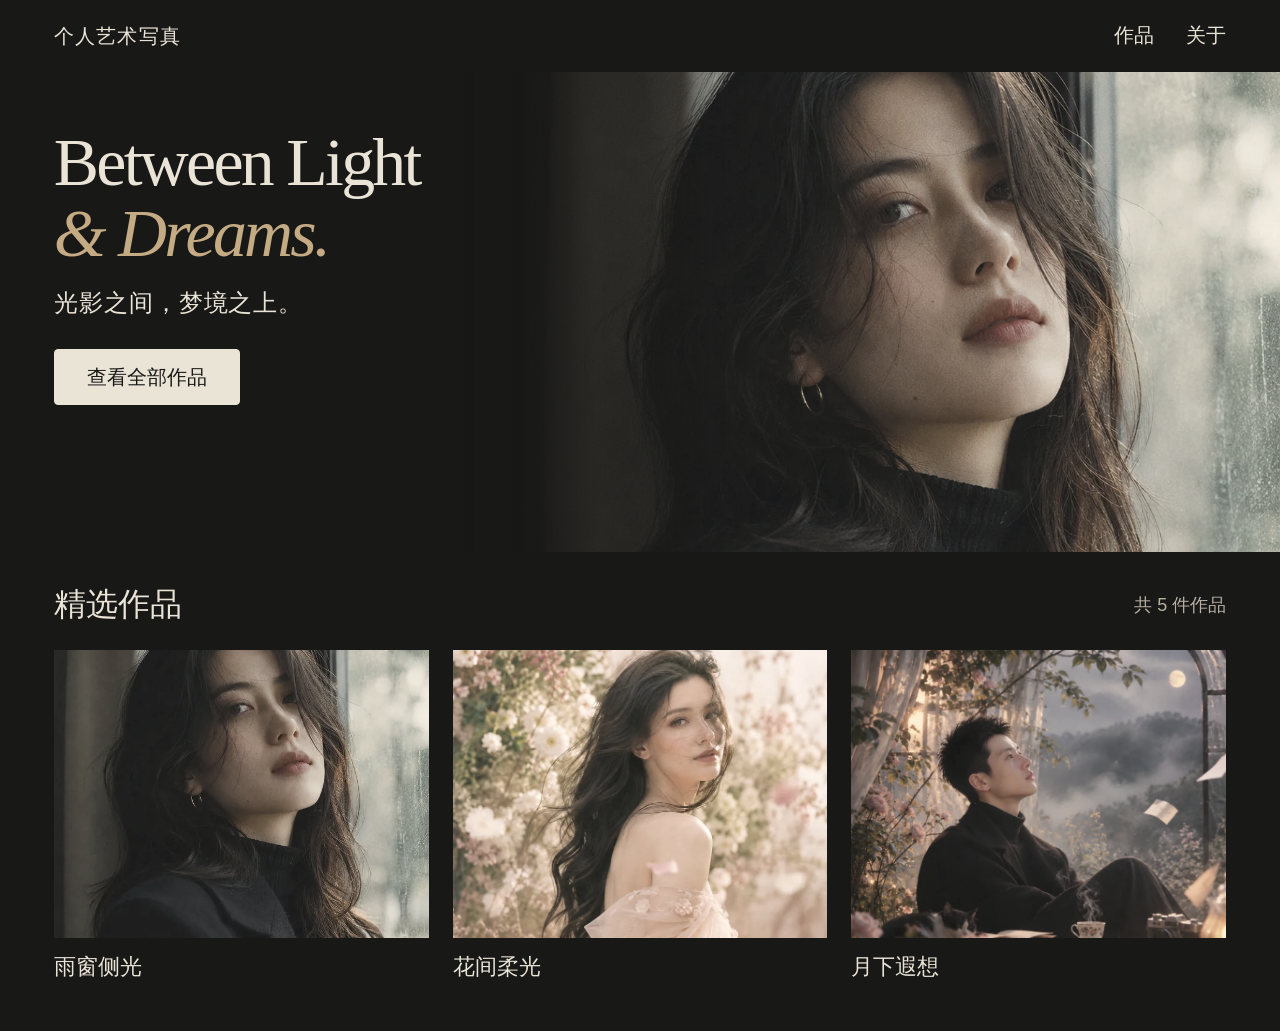
==== commit e023a5f2: "Add subtle portrait motion with reduced-motion support" ====
--- a/index.html
+++ b/index.html
@@ -6,7 +6,7 @@
   <meta name="description" content="个人艺术写真集，以电影感和梦幻艺术两种风格，记录人物在光影中的不同表达。">
   <meta name="theme-color" content="#181817"><meta name="page-type" content="service"><meta name="site-kind" content="other">
   <meta property="og:title" content="Between Light &amp; Dreams"><meta property="og:description" content="电影感与梦幻艺术 · 个人写真集"><meta property="og:type" content="website"><meta property="og:image" content="assets/share.svg"><meta name="twitter:card" content="summary_large_image">
-  <link rel="icon" href="assets/favicon.svg" type="image/svg+xml"><link rel="stylesheet" href="assets/site.css"><script src="assets/app.js" defer></script>
+  <link rel="icon" href="assets/favicon.svg" type="image/svg+xml"><link rel="stylesheet" href="assets/site.css?v=5"><link rel="stylesheet" href="assets/motion.css?v=5"><script src="assets/app.js?v=5" defer></script>
 </head>
 <body data-page="home"><a class="skip-link" href="#main">跳至正文</a>
 <header class="site-header"><div class="wrap header-inner">
--- a/assets/motion.css
+++ b/assets/motion.css
@@ -0,0 +1,31 @@
+/* One entrance, quiet interaction feedback, no autoplay or scroll hijacking. */
+@keyframes portrait-enter{from{opacity:.65;transform:scale(1.035)}to{opacity:1;transform:scale(1)}}
+@keyframes copy-enter{from{opacity:.4;transform:translateY(16px)}to{opacity:1;transform:translateY(0)}}
+@keyframes work-enter{from{opacity:.45;transform:translateY(12px)}to{opacity:1;transform:translateY(0)}}
+@keyframes menu-enter{from{opacity:.5;transform:translateY(-8px)}to{opacity:1;transform:translateY(0)}}
+.hero-copy{animation:copy-enter 800ms var(--ease) both}
+.hero-photo{animation:portrait-enter 1200ms var(--ease) both;transform-origin:60% 35%}
+.gallery-intro,.about-heading{animation:copy-enter 650ms var(--ease) both}
+.work-card{animation:work-enter 420ms var(--ease) both;animation-delay:calc(min(var(--card-index,0),3)*45ms)}
+.selected-work a{transition:transform 350ms var(--ease)}
+.selected-work h3{transition:color 240ms ease}
+.selected-photo img,.work-image{transition:transform 650ms var(--ease),filter 450ms ease}
+.button,.icon-button{transition:background 220ms ease,color 220ms ease,transform 220ms var(--ease),border-color 220ms ease}
+@media(hover:hover) and (pointer:fine){
+  .selected-work a:hover{transform:translateY(-3px)}
+  .selected-work a:hover img,.work-open:hover .work-image{transform:scale(1.045)}
+}
+@media(max-width:600px){#primary-nav[data-open=true]{animation:menu-enter 220ms var(--ease) both}}
+/* Modern browsers retain the top layer during the short native-dialog exit. */
+@supports(transition-behavior:allow-discrete){
+  .lightbox{opacity:0;transition:opacity 200ms ease,display 200ms allow-discrete,overlay 200ms allow-discrete}
+  .lightbox[open]{opacity:1}
+  .lightbox::backdrop{opacity:0;transition:opacity 200ms ease,display 200ms allow-discrete,overlay 200ms allow-discrete}
+  .lightbox[open]::backdrop{opacity:1}
+  @starting-style{.lightbox[open],.lightbox[open]::backdrop{opacity:0}}
+}
+@media(prefers-reduced-motion:reduce){
+  *,*::before,*::after{animation:none!important;transition:none!important;scroll-behavior:auto!important}
+  .hero-photo,.hero-copy,.work-card,.gallery-intro,.about-heading{transform:none;opacity:1}
+  .selected-work a:hover,.selected-work a:hover img,.work-open:hover,.work-open:hover .work-image{transform:none}
+}
